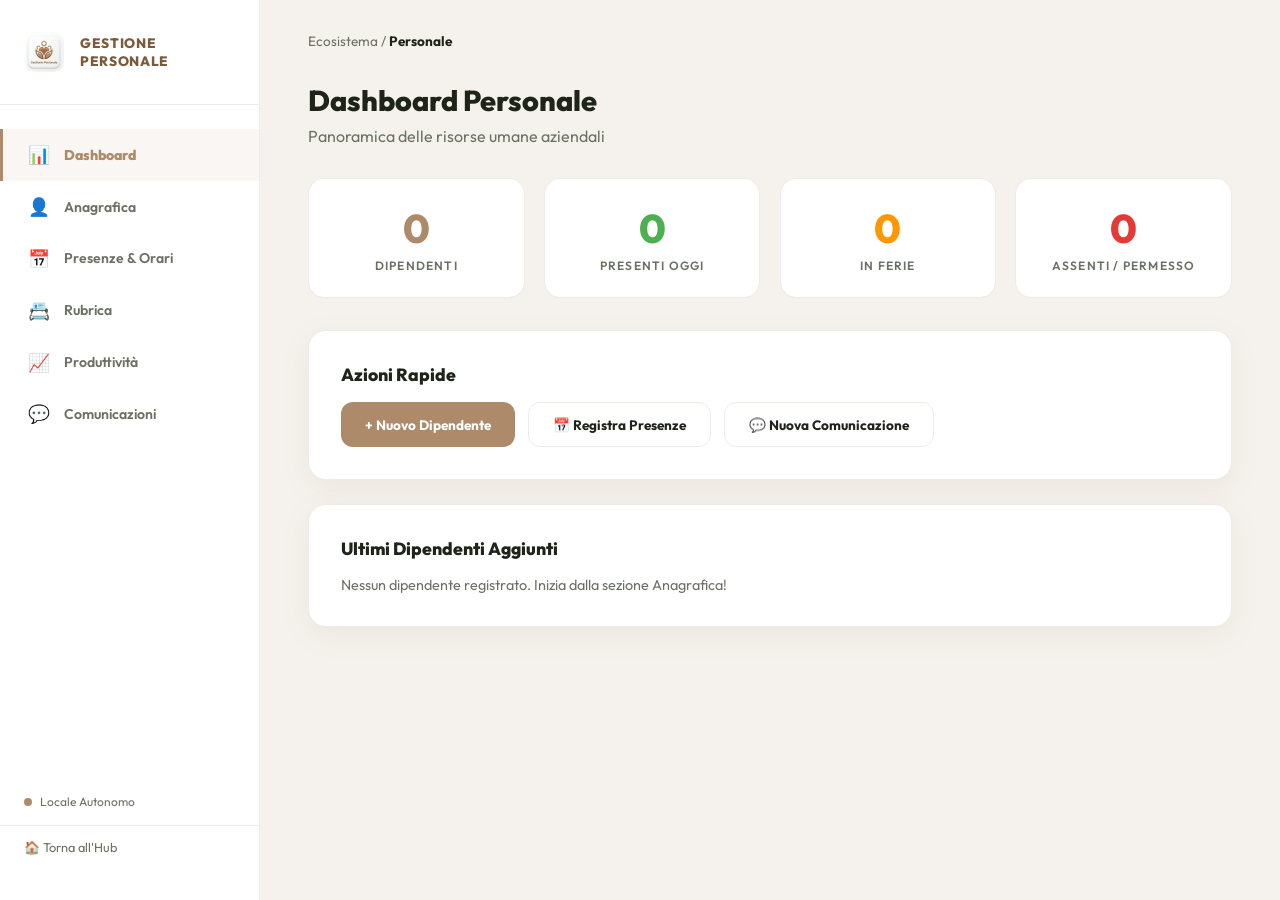
==== gestione-personale/index.html @ 550ddcc7 "Nuovo modulo: Gestione Personale completa con 6 sottomoduli HR" ====
<!DOCTYPE html>
<html lang="it">
<head>
    <meta charset="UTF-8">
    <meta name="viewport" content="width=device-width, initial-scale=1.0">
    <title>Gestione Personale 1.0® - Risorse Umane</title>
    <link rel="preconnect" href="https://fonts.googleapis.com">
    <link rel="preconnect" href="https://fonts.gstatic.com" crossorigin>
    <link href="https://fonts.googleapis.com/css2?family=Outfit:wght@300;400;600;800&display=swap" rel="stylesheet">
    <style>
        *, *::before, *::after { margin: 0; padding: 0; box-sizing: border-box; }
        :root {
            --hr-primary: #ad8b6a; --hr-dark: #7a5c3c; --hr-light: #c9ab8a;
            --hr-accent: #4a5142; --hr-bg: #f5f2ed; --hr-card: #ffffff;
            --hr-text: #1e2418; --hr-muted: #6b7264; --hr-border: rgba(122,92,60,0.12);
            --hr-green: #4caf50; --hr-red: #e53935; --hr-orange: #ff9800; --hr-blue: #2196f3;
            --hr-radius: 18px; --hr-shadow: 0 8px 30px rgba(122,92,60,0.08);
        }
        html, body { height: 100%; overflow: auto; font-family: 'Outfit', sans-serif; background: var(--hr-bg); color: var(--hr-text); }

        /* Layout */
        #app-shell { display: grid; grid-template-columns: 260px 1fr; min-height: 100vh; }
        #sidebar { background: var(--hr-card); border-right: 1px solid var(--hr-border); padding: 2rem 0; display: flex; flex-direction: column; position: sticky; top: 0; height: 100vh; overflow-y: auto; }
        .sidebar-brand { padding: 0 1.5rem 2rem; display: flex; align-items: center; gap: 1rem; border-bottom: 1px solid var(--hr-border); margin-bottom: 1rem; }
        .brand-logo { width: 40px; border-radius: 10px; }
        .brand-name { font-weight: 800; font-size: 0.85rem; letter-spacing: 0.05em; color: var(--hr-dark); }
        .nav-group { flex: 1; padding: 0.5rem 0; }
        .nav-link { display: flex; align-items: center; gap: 0.8rem; padding: 0.9rem 1.5rem; cursor: pointer; font-size: 0.88rem; font-weight: 600; color: var(--hr-muted); transition: all 0.2s; border-left: 3px solid transparent; }
        .nav-link:hover { background: rgba(173,139,106,0.06); color: var(--hr-text); }
        .nav-link.active { color: var(--hr-primary); border-left-color: var(--hr-primary); background: rgba(173,139,106,0.08); font-weight: 800; }
        .nav-link .nav-emoji { font-size: 1.1rem; width: 24px; text-align: center; }
        #connection-status { padding: 1rem 1.5rem; font-size: 0.75rem; color: var(--hr-muted); display: flex; align-items: center; gap: 0.5rem; }
        .sync-dot { width: 8px; height: 8px; border-radius: 50%; }
        .back-link { padding: 0.8rem 1.5rem; font-size: 0.8rem; color: var(--hr-muted); text-decoration: none; display: flex; align-items: center; gap: 0.5rem; border-top: 1px solid var(--hr-border); margin-top: auto; }
        .back-link:hover { color: var(--hr-primary); }

        /* Main */
        #main-container { padding: 2rem 3rem; overflow-y: auto; }
        .top-bar { display: flex; justify-content: space-between; align-items: center; margin-bottom: 2rem; }
        .breadcrumb { font-size: 0.85rem; color: var(--hr-muted); }
        .breadcrumb strong { color: var(--hr-text); }

        /* Cards */
        .card { background: var(--hr-card); border: 1px solid var(--hr-border); border-radius: var(--hr-radius); box-shadow: var(--hr-shadow); padding: 2rem; margin-bottom: 1.5rem; }
        .card-title { font-size: 1.1rem; font-weight: 800; margin-bottom: 1rem; color: var(--hr-text); }

        /* Stats Grid */
        .stats-grid { display: grid; grid-template-columns: repeat(auto-fit, minmax(180px, 1fr)); gap: 1.2rem; margin-bottom: 2rem; }
        .stat-card { background: var(--hr-card); border: 1px solid var(--hr-border); border-radius: 16px; padding: 1.5rem; text-align: center; }
        .stat-value { font-size: 2.5rem; font-weight: 800; color: var(--hr-primary); }
        .stat-label { font-size: 0.75rem; font-weight: 600; color: var(--hr-muted); text-transform: uppercase; letter-spacing: 0.1em; margin-top: 0.3rem; }

        /* Buttons */
        .btn { padding: 0.8rem 1.5rem; border: none; border-radius: 12px; font-family: inherit; font-weight: 700; font-size: 0.85rem; cursor: pointer; transition: all 0.2s; }
        .btn-primary { background: var(--hr-primary); color: #fff; }
        .btn-primary:hover { background: var(--hr-dark); transform: translateY(-1px); }
        .btn-sm { padding: 0.5rem 1rem; font-size: 0.75rem; border-radius: 8px; }
        .btn-danger { background: var(--hr-red); color: #fff; }
        .btn-success { background: var(--hr-green); color: #fff; }
        .btn-outline { background: transparent; border: 1px solid var(--hr-border); color: var(--hr-text); }
        .btn-outline:hover { border-color: var(--hr-primary); color: var(--hr-primary); }

        /* Forms */
        .form-group { margin-bottom: 1.2rem; }
        .form-label { display: block; font-size: 0.75rem; font-weight: 800; color: var(--hr-muted); text-transform: uppercase; letter-spacing: 0.08em; margin-bottom: 0.4rem; }
        .form-input, .form-select, .form-textarea { width: 100%; padding: 0.8rem 1rem; border: 1px solid var(--hr-border); border-radius: 12px; font-family: inherit; font-size: 0.9rem; background: var(--hr-bg); color: var(--hr-text); outline: none; transition: border-color 0.2s; }
        .form-input:focus, .form-select:focus, .form-textarea:focus { border-color: var(--hr-primary); }
        .form-textarea { min-height: 80px; resize: vertical; }
        .form-row { display: grid; grid-template-columns: 1fr 1fr; gap: 1rem; }

        /* Table */
        .data-table { width: 100%; border-collapse: collapse; font-size: 0.88rem; }
        .data-table th { text-align: left; padding: 0.8rem 1rem; font-size: 0.7rem; font-weight: 800; text-transform: uppercase; letter-spacing: 0.1em; color: var(--hr-muted); border-bottom: 2px solid var(--hr-border); }
        .data-table td { padding: 0.8rem 1rem; border-bottom: 1px solid var(--hr-border); vertical-align: middle; }
        .data-table tr:hover { background: rgba(173,139,106,0.04); }

        /* Avatar */
        .avatar { width: 36px; height: 36px; border-radius: 50%; background: linear-gradient(135deg, var(--hr-primary), var(--hr-dark)); display: flex; align-items: center; justify-content: center; color: #fff; font-weight: 800; font-size: 0.8rem; flex-shrink: 0; }
        .avatar-lg { width: 80px; height: 80px; font-size: 2rem; border-radius: 20px; }

        /* Badge */
        .badge { display: inline-block; padding: 3px 8px; border-radius: 6px; font-size: 0.65rem; font-weight: 800; text-transform: uppercase; letter-spacing: 0.05em; }
        .badge-green { background: rgba(76,175,80,0.12); color: var(--hr-green); }
        .badge-red { background: rgba(229,57,53,0.12); color: var(--hr-red); }
        .badge-orange { background: rgba(255,152,0,0.12); color: var(--hr-orange); }
        .badge-blue { background: rgba(33,150,243,0.12); color: var(--hr-blue); }

        /* Modal */
        .modal-overlay { position: fixed; top: 0; left: 0; width: 100%; height: 100%; background: rgba(30,36,24,0.5); backdrop-filter: blur(4px); display: flex; align-items: center; justify-content: center; z-index: 1000; }
        .modal { background: var(--hr-card); border-radius: var(--hr-radius); width: 90%; max-width: 600px; max-height: 85vh; overflow-y: auto; box-shadow: 0 20px 60px rgba(0,0,0,0.2); }
        .modal-header { padding: 1.5rem 2rem; border-bottom: 1px solid var(--hr-border); display: flex; justify-content: space-between; align-items: center; }
        .modal-header h3 { font-weight: 800; font-size: 1rem; color: var(--hr-primary); }
        .modal-close { background: none; border: none; font-size: 1.2rem; cursor: pointer; color: var(--hr-muted); }
        .modal-body { padding: 2rem; }

        /* Chart bars */
        .chart-bar-container { display: flex; flex-direction: column; gap: 0.6rem; }
        .chart-row { display: flex; align-items: center; gap: 0.8rem; }
        .chart-label { font-size: 0.75rem; font-weight: 600; width: 40px; text-align: right; color: var(--hr-muted); }
        .chart-track { flex: 1; height: 24px; background: var(--hr-bg); border-radius: 12px; overflow: hidden; }
        .chart-fill { height: 100%; border-radius: 12px; transition: width 0.8s ease; display: flex; align-items: center; justify-content: flex-end; padding-right: 8px; font-size: 0.65rem; font-weight: 800; color: #fff; }

        /* Comm cards */
        .comm-card { display: flex; align-items: center; gap: 1rem; padding: 1rem; border: 1px solid var(--hr-border); border-radius: 14px; cursor: pointer; transition: all 0.2s; text-decoration: none; color: inherit; }
        .comm-card:hover { border-color: var(--hr-primary); transform: translateY(-2px); box-shadow: var(--hr-shadow); }
        .comm-icon { font-size: 2rem; width: 50px; height: 50px; display: flex; align-items: center; justify-content: center; background: rgba(173,139,106,0.08); border-radius: 14px; }

        /* Mobile toggle */
        .mobile-toggle { display: none; position: fixed; top: 1rem; left: 1rem; z-index: 100; background: var(--hr-primary); color: #fff; border: none; width: 44px; height: 44px; border-radius: 12px; font-size: 1.3rem; cursor: pointer; }

        @media (max-width: 1024px) {
            #app-shell { grid-template-columns: 1fr; }
            #sidebar { position: fixed; left: -280px; top: 0; width: 270px; z-index: 99; transition: left 0.3s; box-shadow: 5px 0 20px rgba(0,0,0,0.1); }
            #sidebar.open { left: 0; }
            .mobile-toggle { display: block; }
            #main-container { padding: 1.5rem; padding-top: 4rem; }
            .form-row { grid-template-columns: 1fr; }
        }

        /* Search */
        .search-bar { display: flex; gap: 0.8rem; margin-bottom: 1.5rem; }
        .search-input { flex: 1; padding: 0.8rem 1.2rem; border: 1px solid var(--hr-border); border-radius: 12px; font-family: inherit; font-size: 0.9rem; background: var(--hr-card); outline: none; }
        .search-input:focus { border-color: var(--hr-primary); }
    </style>
</head>
<body>

<button class="mobile-toggle" onclick="document.getElementById('sidebar').classList.toggle('open')">☰</button>

<div id="app-shell">
    <aside id="sidebar">
        <div class="sidebar-brand">
            <img src="../logo_personale.png" alt="Logo" class="brand-logo">
            <span class="brand-name">GESTIONE PERSONALE</span>
        </div>
        <nav class="nav-group">
            <div class="nav-link active" id="nav-dashboard" onclick="switchView('dashboard', this)">
                <span class="nav-emoji">📊</span> Dashboard
            </div>
            <div class="nav-link" id="nav-anagrafica" onclick="switchView('anagrafica', this)">
                <span class="nav-emoji">👤</span> Anagrafica
            </div>
            <div class="nav-link" id="nav-presenze" onclick="switchView('presenze', this)">
                <span class="nav-emoji">📅</span> Presenze & Orari
            </div>
            <div class="nav-link" id="nav-rubrica" onclick="switchView('rubrica', this)">
                <span class="nav-emoji">📇</span> Rubrica
            </div>
            <div class="nav-link" id="nav-produttivita" onclick="switchView('produttivita', this)">
                <span class="nav-emoji">📈</span> Produttività
            </div>
            <div class="nav-link" id="nav-comunicazioni" onclick="switchView('comunicazioni', this)">
                <span class="nav-emoji">💬</span> Comunicazioni
            </div>
        </nav>
        <div id="connection-status">
            <span class="sync-dot" style="background:#ad8b6a"></span> Locale Autonomo
        </div>
        <a href="../index.html" class="back-link">🏠 Torna all'Hub</a>
    </aside>

    <main id="main-container">
        <header class="top-bar">
            <div class="breadcrumb">Ecosistema / <strong>Personale</strong></div>
        </header>
        <div id="view-container"></div>
    </main>
</div>

<script>
// ═══ DATA LAYER ═══
const STORAGE_KEY = 'appstudio_hr_';
let employees = JSON.parse(localStorage.getItem(STORAGE_KEY + 'employees')) || [];
let attendance = JSON.parse(localStorage.getItem(STORAGE_KEY + 'attendance')) || [];
let messages = JSON.parse(localStorage.getItem(STORAGE_KEY + 'messages')) || [
    { id: 1, date: '2026-03-28', subject: 'Riunione settimanale', body: 'Tutti in sala conferenze alle 10:00 di lunedì.', author: 'Direzione' },
    { id: 2, date: '2026-03-25', subject: 'Nuova policy ferie', body: 'Le ferie estive vanno prenotate entro il 15 aprile.', author: 'HR' }
];

function saveData() {
    localStorage.setItem(STORAGE_KEY + 'employees', JSON.stringify(employees));
    localStorage.setItem(STORAGE_KEY + 'attendance', JSON.stringify(attendance));
    localStorage.setItem(STORAGE_KEY + 'messages', JSON.stringify(messages));
}

// ═══ NAVIGATION ═══
function switchView(view, el) {
    document.querySelectorAll('.nav-link').forEach(n => n.classList.remove('active'));
    if (el) el.classList.add('active');
    if (window.innerWidth <= 1024) document.getElementById('sidebar').classList.remove('open');
    const views = { dashboard: renderDashboard, anagrafica: renderAnagrafica, presenze: renderPresenze, rubrica: renderRubrica, produttivita: renderProduttivita, comunicazioni: renderComunicazioni };
    (views[view] || renderDashboard)();
}

// ═══ DASHBOARD ═══
function renderDashboard() {
    const today = new Date().toISOString().slice(0, 10);
    const presentiOggi = attendance.filter(a => a.date === today && a.status === 'presente').length;
    const ferieOggi = attendance.filter(a => a.date === today && a.status === 'ferie').length;
    const permessiOggi = attendance.filter(a => a.date === today && (a.status === 'permesso' || a.status === 'assente')).length;

    document.getElementById('view-container').innerHTML = `
        <h2 style="font-size:1.8rem; font-weight:800; margin-bottom:0.5rem;">Dashboard Personale</h2>
        <p style="color:var(--hr-muted); margin-bottom:2rem;">Panoramica delle risorse umane aziendali</p>

        <div class="stats-grid">
            <div class="stat-card"><div class="stat-value">${employees.length}</div><div class="stat-label">Dipendenti</div></div>
            <div class="stat-card"><div class="stat-value" style="color:var(--hr-green)">${presentiOggi}</div><div class="stat-label">Presenti Oggi</div></div>
            <div class="stat-card"><div class="stat-value" style="color:var(--hr-orange)">${ferieOggi}</div><div class="stat-label">In Ferie</div></div>
            <div class="stat-card"><div class="stat-value" style="color:var(--hr-red)">${permessiOggi}</div><div class="stat-label">Assenti / Permesso</div></div>
        </div>

        <div class="card">
            <div class="card-title">Azioni Rapide</div>
            <div style="display:flex; gap:0.8rem; flex-wrap:wrap;">
                <button class="btn btn-primary" onclick="switchView('anagrafica', document.getElementById('nav-anagrafica'))">+ Nuovo Dipendente</button>
                <button class="btn btn-outline" onclick="switchView('presenze', document.getElementById('nav-presenze'))">📅 Registra Presenze</button>
                <button class="btn btn-outline" onclick="switchView('comunicazioni', document.getElementById('nav-comunicazioni'))">💬 Nuova Comunicazione</button>
            </div>
        </div>

        <div class="card">
            <div class="card-title">Ultimi Dipendenti Aggiunti</div>
            ${employees.length === 0 ? '<p style="color:var(--hr-muted); font-size:0.9rem;">Nessun dipendente registrato. Inizia dalla sezione Anagrafica!</p>' :
            `<table class="data-table"><thead><tr><th></th><th>Nome</th><th>Mansione</th><th>Contratto</th></tr></thead><tbody>
            ${employees.slice(-5).reverse().map(e => `<tr>
                <td><div class="avatar">${e.nome[0]}${e.cognome[0]}</div></td>
                <td><strong>${e.nome} ${e.cognome}</strong></td>
                <td>${e.mansione || '-'}</td>
                <td><span class="badge badge-blue">${e.contratto || '-'}</span></td>
            </tr>`).join('')}</tbody></table>`}
        </div>
    `;
}

// ═══ ANAGRAFICA ═══
function renderAnagrafica() {
    document.getElementById('view-container').innerHTML = `
        <div style="display:flex; justify-content:space-between; align-items:center; margin-bottom:2rem;">
            <div>
                <h2 style="font-size:1.8rem; font-weight:800; margin-bottom:0.3rem;">Anagrafica Dipendenti</h2>
                <p style="color:var(--hr-muted);">${employees.length} dipendenti registrati</p>
            </div>
            <button class="btn btn-primary" onclick="showEmployeeModal()">+ Nuovo Dipendente</button>
        </div>

        <div class="search-bar">
            <input class="search-input" id="search-emp" placeholder="Cerca per nome, cognome o mansione..." oninput="filterEmployees()">
        </div>

        <div class="card" style="padding:0; overflow:hidden;">
            <table class="data-table" id="emp-table">
                <thead><tr><th></th><th>Dipendente</th><th>Mansione</th><th>Contratto</th><th>Cellulare</th><th>Azioni</th></tr></thead>
                <tbody id="emp-tbody"></tbody>
            </table>
        </div>
    `;
    renderEmployeeRows(employees);
}

function renderEmployeeRows(list) {
    document.getElementById('emp-tbody').innerHTML = list.length === 0
        ? '<tr><td colspan="6" style="text-align:center; padding:3rem; color:var(--hr-muted);">Nessun dipendente trovato</td></tr>'
        : list.map((e, i) => `<tr>
            <td><div class="avatar">${e.nome[0]}${e.cognome[0]}</div></td>
            <td><strong>${e.nome} ${e.cognome}</strong><br><small style="color:var(--hr-muted)">${e.email || ''}</small></td>
            <td>${e.mansione || '-'}</td>
            <td><span class="badge badge-blue">${e.contratto || '-'}</span></td>
            <td>${e.cellulare || '-'}</td>
            <td>
                <button class="btn btn-sm btn-outline" onclick="showEmployeeModal(${employees.indexOf(e)})">✏️</button>
                <button class="btn btn-sm btn-danger" onclick="deleteEmployee(${employees.indexOf(e)})">🗑️</button>
            </td>
        </tr>`).join('');
}

function filterEmployees() {
    const q = document.getElementById('search-emp').value.toLowerCase();
    renderEmployeeRows(employees.filter(e =>
        (e.nome + ' ' + e.cognome + ' ' + (e.mansione || '')).toLowerCase().includes(q)
    ));
}

function showEmployeeModal(idx) {
    const e = idx !== undefined ? employees[idx] : {};
    const isEdit = idx !== undefined;
    const overlay = document.createElement('div');
    overlay.className = 'modal-overlay';
    overlay.onclick = (ev) => { if (ev.target === overlay) overlay.remove(); };
    overlay.innerHTML = `
        <div class="modal">
            <div class="modal-header">
                <h3>${isEdit ? 'Modifica' : 'Nuovo'} Dipendente</h3>
                <button class="modal-close" onclick="this.closest('.modal-overlay').remove()">✕</button>
            </div>
            <div class="modal-body">
                <div class="form-row">
                    <div class="form-group"><label class="form-label">Nome *</label><input class="form-input" id="f-nome" value="${e.nome||''}"></div>
                    <div class="form-group"><label class="form-label">Cognome *</label><input class="form-input" id="f-cognome" value="${e.cognome||''}"></div>
                </div>
                <div class="form-row">
                    <div class="form-group"><label class="form-label">Data di Nascita</label><input type="date" class="form-input" id="f-nascita" value="${e.nascita||''}"></div>
                    <div class="form-group"><label class="form-label">Cellulare</label><input class="form-input" id="f-cell" value="${e.cellulare||''}" placeholder="+39..."></div>
                </div>
                <div class="form-group"><label class="form-label">Email</label><input type="email" class="form-input" id="f-email" value="${e.email||''}"></div>
                <div class="form-group"><label class="form-label">Residenza</label><input class="form-input" id="f-residenza" value="${e.residenza||''}" placeholder="Indirizzo completo"></div>
                <div class="form-row">
                    <div class="form-group">
                        <label class="form-label">Tipologia Contratto</label>
                        <select class="form-select" id="f-contratto">
                            <option value="">Seleziona...</option>
                            <option ${e.contratto==='Indeterminato'?'selected':''}>Indeterminato</option>
                            <option ${e.contratto==='Determinato'?'selected':''}>Determinato</option>
                            <option ${e.contratto==='Apprendistato'?'selected':''}>Apprendistato</option>
                            <option ${e.contratto==='Stage'?'selected':''}>Stage</option>
                            <option ${e.contratto==='Part-time'?'selected':''}>Part-time</option>
                            <option ${e.contratto==='Collaborazione'?'selected':''}>Collaborazione</option>
                        </select>
                    </div>
                    <div class="form-group"><label class="form-label">Mansione</label><input class="form-input" id="f-mansione" value="${e.mansione||''}" placeholder="Es. Chef, Cameriere..."></div>
                </div>
                <div class="form-group">
                    <label class="form-label">Orario di Lavoro</label>
                    <input class="form-input" id="f-orario" value="${e.orario||''}" placeholder="Es. Lun-Ven 09:00-18:00">
                </div>
                <div class="form-group">
                    <label class="form-label">Note / CV</label>
                    <textarea class="form-textarea" id="f-note" placeholder="Inserisci note, competenze o link al CV...">${e.note||''}</textarea>
                </div>
                <div class="form-group">
                    <label class="form-label">Foto Profilo (URL)</label>
                    <input class="form-input" id="f-foto" value="${e.foto||''}" placeholder="https://...">
                </div>
                <div style="display:flex; gap:0.8rem; margin-top:1.5rem;">
                    <button class="btn btn-primary" style="flex:1;" onclick="saveEmployee(${isEdit ? idx : -1})">${isEdit ? 'SALVA MODIFICHE' : 'AGGIUNGI DIPENDENTE'}</button>
                    <button class="btn btn-outline" onclick="this.closest('.modal-overlay').remove()">ANNULLA</button>
                </div>
            </div>
        </div>
    `;
    document.body.appendChild(overlay);
}

function saveEmployee(idx) {
    const nome = document.getElementById('f-nome').value.trim();
    const cognome = document.getElementById('f-cognome').value.trim();
    if (!nome || !cognome) return alert('Nome e Cognome sono obbligatori.');
    const data = {
        nome, cognome,
        nascita: document.getElementById('f-nascita').value,
        cellulare: document.getElementById('f-cell').value.trim(),
        email: document.getElementById('f-email').value.trim(),
        residenza: document.getElementById('f-residenza').value.trim(),
        contratto: document.getElementById('f-contratto').value,
        mansione: document.getElementById('f-mansione').value.trim(),
        orario: document.getElementById('f-orario').value.trim(),
        note: document.getElementById('f-note').value.trim(),
        foto: document.getElementById('f-foto').value.trim(),
        produttivita: (idx >= 0 && employees[idx]) ? employees[idx].produttivita : Array.from({length:12}, () => Math.floor(Math.random()*40)+60)
    };
    if (idx >= 0) employees[idx] = data; else employees.push(data);
    saveData();
    document.querySelector('.modal-overlay').remove();
    renderAnagrafica();
}

function deleteEmployee(idx) {
    if (confirm(`Eliminare ${employees[idx].nome} ${employees[idx].cognome}?`)) {
        employees.splice(idx, 1);
        saveData();
        renderAnagrafica();
    }
}

// ═══ PRESENZE ═══
function renderPresenze() {
    const today = new Date().toISOString().slice(0, 10);
    document.getElementById('view-container').innerHTML = `
        <h2 style="font-size:1.8rem; font-weight:800; margin-bottom:0.3rem;">Presenze & Orari</h2>
        <p style="color:var(--hr-muted); margin-bottom:2rem;">Registra presenze, ferie, permessi e assenze</p>

        <div class="card">
            <div style="display:flex; justify-content:space-between; align-items:center; margin-bottom:1.5rem;">
                <div class="card-title" style="margin:0;">Registro del <input type="date" id="att-date" value="${today}" class="form-input" style="width:auto; display:inline; margin-left:0.5rem;" onchange="loadAttendanceDay()"></div>
            </div>
            <div id="att-list">
                ${employees.length === 0 ? '<p style="color:var(--hr-muted);">Aggiungi dipendenti dalla sezione Anagrafica per registrare le presenze.</p>' : ''}
            </div>
        </div>

        <div class="card">
            <div class="card-title">Legenda</div>
            <div style="display:flex; gap:1.5rem; flex-wrap:wrap;">
                <span><span class="badge badge-green">Presente</span></span>
                <span><span class="badge badge-orange">Ferie</span></span>
                <span><span class="badge badge-blue">Permesso</span></span>
                <span><span class="badge badge-red">Assente</span></span>
                <span><span class="badge" style="background:rgba(156,39,176,0.12); color:#9c27b0;">Maternità</span></span>
            </div>
        </div>
    `;
    loadAttendanceDay();
}

function loadAttendanceDay() {
    if (employees.length === 0) return;
    const date = document.getElementById('att-date').value;
    const list = document.getElementById('att-list');
    list.innerHTML = `<table class="data-table"><thead><tr><th></th><th>Dipendente</th><th>Stato</th><th>Note</th></tr></thead><tbody>
        ${employees.map((e, i) => {
            const rec = attendance.find(a => a.empIdx === i && a.date === date) || {};
            return `<tr>
                <td><div class="avatar">${e.nome[0]}${e.cognome[0]}</div></td>
                <td><strong>${e.nome} ${e.cognome}</strong><br><small style="color:var(--hr-muted)">${e.mansione||''}</small></td>
                <td>
                    <select class="form-select" style="width:auto; min-width:140px;" onchange="setAttendance(${i}, '${date}', this.value)">
                        <option value="">-- Seleziona --</option>
                        <option value="presente" ${rec.status==='presente'?'selected':''}>✅ Presente</option>
                        <option value="ferie" ${rec.status==='ferie'?'selected':''}>🏖️ Ferie</option>
                        <option value="permesso" ${rec.status==='permesso'?'selected':''}>📋 Permesso</option>
                        <option value="assente" ${rec.status==='assente'?'selected':''}>❌ Assente</option>
                        <option value="maternita" ${rec.status==='maternita'?'selected':''}>🤱 Maternità</option>
                    </select>
                </td>
                <td><input class="form-input" style="width:160px;" placeholder="Note..." value="${rec.note||''}" onchange="setAttendanceNote(${i}, '${date}', this.value)"></td>
            </tr>`;
        }).join('')}</tbody></table>`;
}

function setAttendance(empIdx, date, status) {
    const existing = attendance.findIndex(a => a.empIdx === empIdx && a.date === date);
    if (existing >= 0) attendance[existing].status = status;
    else attendance.push({ empIdx, date, status, note: '' });
    saveData();
}

function setAttendanceNote(empIdx, date, note) {
    const existing = attendance.findIndex(a => a.empIdx === empIdx && a.date === date);
    if (existing >= 0) attendance[existing].note = note;
    else attendance.push({ empIdx, date, status: '', note });
    saveData();
}

// ═══ RUBRICA ═══
function renderRubrica() {
    document.getElementById('view-container').innerHTML = `
        <h2 style="font-size:1.8rem; font-weight:800; margin-bottom:0.3rem;">Rubrica Aziendale</h2>
        <p style="color:var(--hr-muted); margin-bottom:2rem;">Contatti rapidi del personale</p>
        <div class="search-bar">
            <input class="search-input" id="search-rub" placeholder="Cerca contatto..." oninput="filterRubrica()">
        </div>
        <div id="rubrica-list" style="display:grid; grid-template-columns: repeat(auto-fill, minmax(280px, 1fr)); gap:1rem;"></div>
    `;
    renderRubricaCards(employees);
}

function renderRubricaCards(list) {
    document.getElementById('rubrica-list').innerHTML = list.length === 0
        ? '<p style="color:var(--hr-muted); grid-column:1/-1; text-align:center; padding:3rem;">Nessun contatto trovato.</p>'
        : list.map(e => `
        <div class="card" style="padding:1.5rem; display:flex; gap:1rem; align-items:center;">
            <div class="avatar avatar-lg">${e.nome[0]}${e.cognome[0]}</div>
            <div style="flex:1; min-width:0;">
                <strong style="font-size:1rem;">${e.nome} ${e.cognome}</strong>
                <p style="font-size:0.8rem; color:var(--hr-muted); margin:0.2rem 0;">${e.mansione || 'Nessuna mansione'}</p>
                <div style="display:flex; gap:0.5rem; margin-top:0.5rem; flex-wrap:wrap;">
                    ${e.cellulare ? `<a href="tel:${e.cellulare}" class="btn btn-sm btn-outline" style="text-decoration:none;">📞 Chiama</a>` : ''}
                    ${e.email ? `<a href="mailto:${e.email}" class="btn btn-sm btn-outline" style="text-decoration:none;">✉️ Email</a>` : ''}
                    ${e.cellulare ? `<a href="https://wa.me/${e.cellulare.replace(/[^0-9]/g,'')}" target="_blank" class="btn btn-sm btn-success" style="text-decoration:none;">💬 WA</a>` : ''}
                </div>
            </div>
        </div>
    `).join('');
}

function filterRubrica() {
    const q = document.getElementById('search-rub').value.toLowerCase();
    renderRubricaCards(employees.filter(e => (e.nome+' '+e.cognome+' '+(e.mansione||'')).toLowerCase().includes(q)));
}

// ═══ PRODUTTIVITÀ ═══
function renderProduttivita() {
    const months = ['Gen','Feb','Mar','Apr','Mag','Giu','Lug','Ago','Set','Ott','Nov','Dic'];
    const colors = ['#ad8b6a','#4a5142','#e53935','#2196f3','#ff9800','#4caf50','#9c27b0','#795548'];

    document.getElementById('view-container').innerHTML = `
        <h2 style="font-size:1.8rem; font-weight:800; margin-bottom:0.3rem;">Produttività & Benefit</h2>
        <p style="color:var(--hr-muted); margin-bottom:2rem;">Andamento produttivo e classifica merito annuale</p>

        ${employees.length === 0 ? '<div class="card"><p style="color:var(--hr-muted);">Aggiungi dipendenti per visualizzare i grafici produttività.</p></div>' :
        `<div class="card">
            <div class="card-title">Andamento Produttivo Mensile</div>
            ${employees.map((e, i) => `
                <div style="margin-bottom:2rem;">
                    <div style="display:flex; align-items:center; gap:0.8rem; margin-bottom:0.8rem;">
                        <div class="avatar">${e.nome[0]}${e.cognome[0]}</div>
                        <strong>${e.nome} ${e.cognome}</strong>
                        <span class="badge badge-blue">${e.mansione||''}</span>
                    </div>
                    <div class="chart-bar-container">
                        ${(e.produttivita || []).map((val, m) => `
                            <div class="chart-row">
                                <span class="chart-label">${months[m]}</span>
                                <div class="chart-track">
                                    <div class="chart-fill" style="width:${val}%; background:${colors[i % colors.length]};">${val}%</div>
                                </div>
                            </div>
                        `).join('')}
                    </div>
                </div>
            `).join('<hr style="border:none; border-top:1px solid var(--hr-border); margin:1.5rem 0;">')}
        </div>

        <div class="card">
            <div class="card-title">🏆 Classifica Merito Annuale</div>
            <table class="data-table">
                <thead><tr><th>Pos.</th><th></th><th>Dipendente</th><th>Media Annua</th><th>Benefit</th></tr></thead>
                <tbody>
                ${employees.map(e => ({
                    ...e,
                    avg: Math.round((e.produttivita || []).reduce((s,v) => s+v, 0) / ((e.produttivita||[]).length || 1))
                })).sort((a,b) => b.avg - a.avg).map((e, i) => `
                    <tr>
                        <td style="font-weight:800; color:${i===0?'gold':i===1?'silver':i===2?'#cd7f32':'var(--hr-muted)'}; font-size:1.2rem;">${i===0?'🥇':i===1?'🥈':i===2?'🥉':i+1}</td>
                        <td><div class="avatar">${e.nome[0]}${e.cognome[0]}</div></td>
                        <td><strong>${e.nome} ${e.cognome}</strong></td>
                        <td><strong style="color:var(--hr-primary);">${e.avg}%</strong></td>
                        <td>${i < 3 ? '<span class="badge badge-green">🎁 Bonus</span>' : '<span class="badge" style="opacity:0.4;">-</span>'}</td>
                    </tr>
                `).join('')}
                </tbody>
            </table>
        </div>`}
    `;
}

// ═══ COMUNICAZIONI ═══
function renderComunicazioni() {
    document.getElementById('view-container').innerHTML = `
        <h2 style="font-size:1.8rem; font-weight:800; margin-bottom:0.3rem;">Comunicazioni Aziendali</h2>
        <p style="color:var(--hr-muted); margin-bottom:2rem;">Bacheca messaggi e canali di comunicazione</p>

        <div class="card">
            <div style="display:flex; justify-content:space-between; align-items:center; margin-bottom:1.5rem;">
                <div class="card-title" style="margin:0;">Bacheca</div>
                <button class="btn btn-primary btn-sm" onclick="showNewMessageModal()">+ Nuovo Messaggio</button>
            </div>
            <div id="msg-list">
                ${messages.map((m, i) => `
                    <div style="padding:1rem; border:1px solid var(--hr-border); border-radius:14px; margin-bottom:0.8rem;">
                        <div style="display:flex; justify-content:space-between; align-items:center; margin-bottom:0.5rem;">
                            <strong style="color:var(--hr-primary);">${m.subject}</strong>
                            <small style="color:var(--hr-muted);">${m.date} · ${m.author}</small>
                        </div>
                        <p style="font-size:0.9rem; color:var(--hr-text);">${m.body}</p>
                    </div>
                `).join('')}
            </div>
        </div>

        <div class="card">
            <div class="card-title">Canali di Comunicazione Rapida</div>
            <div style="display:grid; grid-template-columns: repeat(auto-fill, minmax(220px, 1fr)); gap:1rem;">
                <a href="https://web.whatsapp.com" target="_blank" class="comm-card">
                    <div class="comm-icon">💬</div>
                    <div><strong>WhatsApp</strong><br><small style="color:var(--hr-muted);">Messaggistica istantanea</small></div>
                </a>
                <a href="https://web.telegram.org" target="_blank" class="comm-card">
                    <div class="comm-icon">✈️</div>
                    <div><strong>Telegram</strong><br><small style="color:var(--hr-muted);">Canali e gruppi</small></div>
                </a>
                <a href="mailto:" class="comm-card">
                    <div class="comm-icon">📧</div>
                    <div><strong>Email Aziendale</strong><br><small style="color:var(--hr-muted);">Comunicazioni formali</small></div>
                </a>
                <a href="https://meet.google.com" target="_blank" class="comm-card">
                    <div class="comm-icon">📹</div>
                    <div><strong>Video Conferenza</strong><br><small style="color:var(--hr-muted);">Riunioni a distanza</small></div>
                </a>
            </div>
        </div>
    `;
}

function showNewMessageModal() {
    const overlay = document.createElement('div');
    overlay.className = 'modal-overlay';
    overlay.onclick = (ev) => { if (ev.target === overlay) overlay.remove(); };
    overlay.innerHTML = `
        <div class="modal">
            <div class="modal-header"><h3>Nuova Comunicazione</h3><button class="modal-close" onclick="this.closest('.modal-overlay').remove()">✕</button></div>
            <div class="modal-body">
                <div class="form-group"><label class="form-label">Oggetto</label><input class="form-input" id="msg-subject" placeholder="Oggetto del messaggio..."></div>
                <div class="form-group"><label class="form-label">Messaggio</label><textarea class="form-textarea" id="msg-body" placeholder="Scrivi il messaggio per tutto il team..." style="min-height:120px;"></textarea></div>
                <div class="form-group"><label class="form-label">Autore</label><input class="form-input" id="msg-author" placeholder="Es. Direzione, HR..." value="Direzione"></div>
                <button class="btn btn-primary" style="width:100%;" onclick="postMessage()">PUBBLICA COMUNICAZIONE</button>
            </div>
        </div>
    `;
    document.body.appendChild(overlay);
}

function postMessage() {
    const subject = document.getElementById('msg-subject').value.trim();
    const body = document.getElementById('msg-body').value.trim();
    const author = document.getElementById('msg-author').value.trim() || 'Direzione';
    if (!subject || !body) return alert('Compila tutti i campi.');
    messages.unshift({ id: Date.now(), date: new Date().toISOString().slice(0,10), subject, body, author });
    saveData();
    document.querySelector('.modal-overlay').remove();
    renderComunicazioni();
}

// ═══ INIT ═══
switchView('dashboard', document.getElementById('nav-dashboard'));
</script>
</body>
</html>
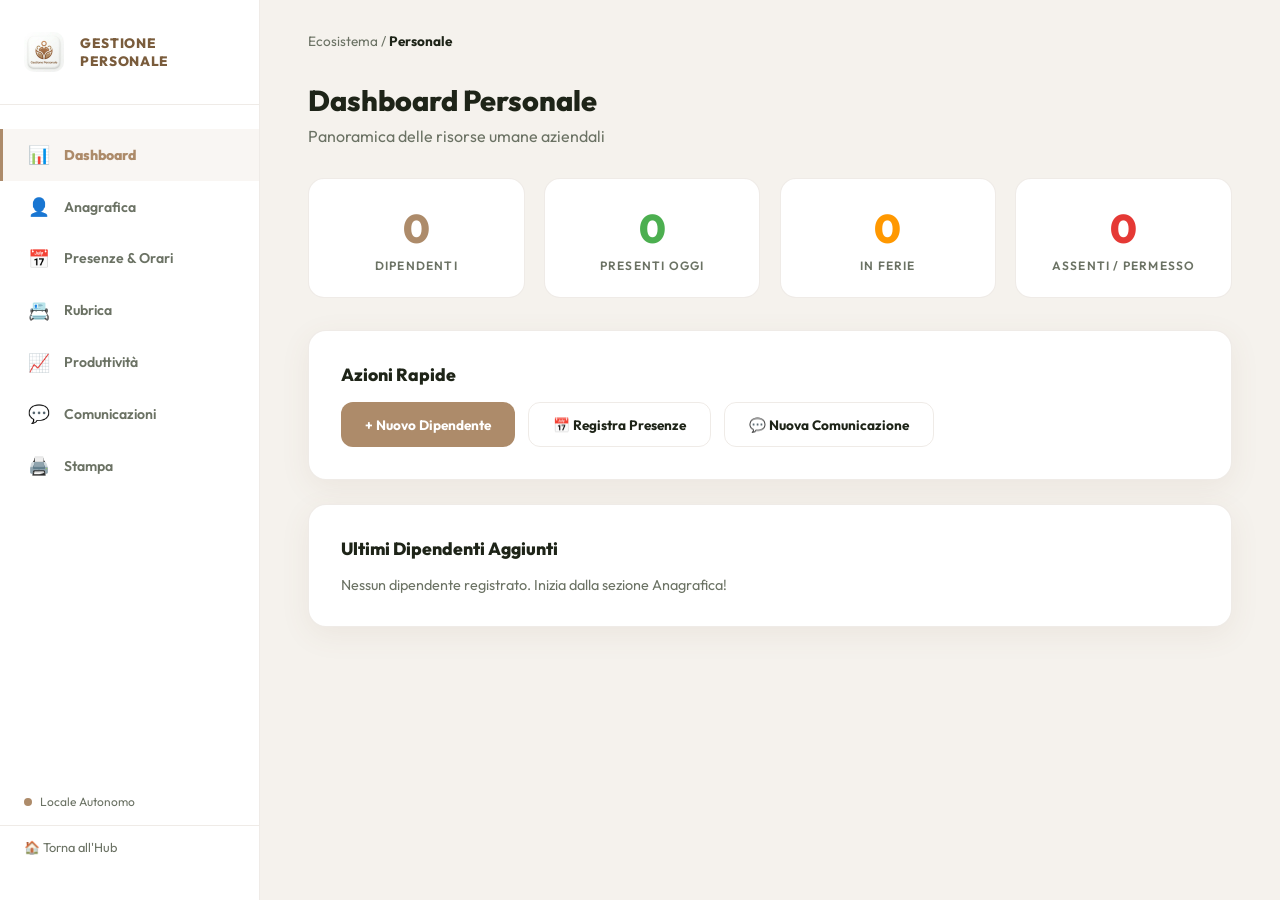
==== commit baf7bda7: "Comunicazioni: brand SVGs + Facebook + Browser + App store + modulo Stampa" ====
--- a/gestione-personale/index.html
+++ b/gestione-personale/index.html
@@ -152,6 +152,9 @@
             <div class="nav-link" id="nav-comunicazioni" onclick="switchView('comunicazioni', this)">
                 <span class="nav-emoji">💬</span> Comunicazioni
             </div>
+            <div class="nav-link" id="nav-stampa" onclick="switchView('stampa', this)">
+                <span class="nav-emoji">🖨️</span> Stampa
+            </div>
         </nav>
         <div id="connection-status">
             <span class="sync-dot" style="background:#ad8b6a"></span> Locale Autonomo
@@ -188,7 +191,7 @@
     document.querySelectorAll('.nav-link').forEach(n => n.classList.remove('active'));
     if (el) el.classList.add('active');
     if (window.innerWidth <= 1024) document.getElementById('sidebar').classList.remove('open');
-    const views = { dashboard: renderDashboard, anagrafica: renderAnagrafica, presenze: renderPresenze, rubrica: renderRubrica, produttivita: renderProduttivita, comunicazioni: renderComunicazioni };
+    const views = { dashboard: renderDashboard, anagrafica: renderAnagrafica, presenze: renderPresenze, rubrica: renderRubrica, produttivita: renderProduttivita, comunicazioni: renderComunicazioni, stampa: renderStampa };
     (views[view] || renderDashboard)();
 }
 
@@ -561,21 +564,52 @@
         <div class="card">
             <div class="card-title">Canali di Comunicazione Rapida</div>
             <div style="display:grid; grid-template-columns: repeat(auto-fill, minmax(220px, 1fr)); gap:1rem;">
-                <a href="https://web.whatsapp.com" target="_blank" class="comm-card">
-                    <div class="comm-icon">💬</div>
-                    <div><strong>WhatsApp</strong><br><small style="color:var(--hr-muted);">Messaggistica istantanea</small></div>
-                </a>
-                <a href="https://web.telegram.org" target="_blank" class="comm-card">
-                    <div class="comm-icon">✈️</div>
-                    <div><strong>Telegram</strong><br><small style="color:var(--hr-muted);">Canali e gruppi</small></div>
-                </a>
-                <a href="mailto:" class="comm-card">
-                    <div class="comm-icon">📧</div>
-                    <div><strong>Email Aziendale</strong><br><small style="color:var(--hr-muted);">Comunicazioni formali</small></div>
-                </a>
-                <a href="https://meet.google.com" target="_blank" class="comm-card">
-                    <div class="comm-icon">📹</div>
-                    <div><strong>Video Conferenza</strong><br><small style="color:var(--hr-muted);">Riunioni a distanza</small></div>
+                <a href="https://web.whatsapp.com" target="_blank" class="comm-card" style="border-color:rgba(37,211,102,0.3);">
+                    <div class="comm-icon" style="background:rgba(37,211,102,0.1);"><svg width="28" height="28" viewBox="0 0 24 24" fill="#25D366"><path d="M17.472 14.382c-.297-.149-1.758-.867-2.03-.967-.273-.099-.471-.148-.67.15-.197.297-.767.966-.94 1.164-.173.199-.347.223-.644.075-.297-.15-1.255-.463-2.39-1.475-.883-.788-1.48-1.761-1.653-2.059-.173-.297-.018-.458.13-.606.134-.133.298-.347.446-.52.149-.174.198-.298.298-.497.099-.198.05-.371-.025-.52-.075-.149-.669-1.612-.916-2.207-.242-.579-.487-.5-.669-.51-.173-.008-.371-.01-.57-.01-.198 0-.52.074-.792.372-.272.297-1.04 1.016-1.04 2.479 0 1.462 1.065 2.875 1.213 3.074.149.198 2.096 3.2 5.077 4.487.709.306 1.262.489 1.694.625.712.227 1.36.195 1.871.118.571-.085 1.758-.719 2.006-1.413.248-.694.248-1.289.173-1.413-.074-.124-.272-.198-.57-.347m-5.421 7.403h-.004a9.87 9.87 0 01-5.031-1.378l-.361-.214-3.741.982.998-3.648-.235-.374a9.86 9.86 0 01-1.51-5.26c.001-5.45 4.436-9.884 9.888-9.884 2.64 0 5.122 1.03 6.988 2.898a9.825 9.825 0 012.893 6.994c-.003 5.45-4.437 9.884-9.885 9.884m8.413-18.297A11.815 11.815 0 0012.05 0C5.495 0 .16 5.335.157 11.892c0 2.096.547 4.142 1.588 5.945L.057 24l6.305-1.654a11.882 11.882 0 005.683 1.448h.005c6.554 0 11.89-5.335 11.893-11.893a11.821 11.821 0 00-3.48-8.413z"/></svg></div>
+                    <div><strong style="color:#25D366;">WhatsApp</strong><br><small style="color:var(--hr-muted);">Messaggistica istantanea</small></div>
+                </a>
+                <a href="https://web.telegram.org" target="_blank" class="comm-card" style="border-color:rgba(0,136,204,0.3);">
+                    <div class="comm-icon" style="background:rgba(0,136,204,0.1);"><svg width="28" height="28" viewBox="0 0 24 24" fill="#0088CC"><path d="M11.944 0A12 12 0 000 12a12 12 0 0012 12 12 12 0 0012-12A12 12 0 0012 0h-.056zm4.962 7.224c.1-.002.321.023.465.14a.506.506 0 01.171.325c.016.093.036.306.02.472-.18 1.898-.962 6.502-1.36 8.627-.168.9-.499 1.201-.82 1.23-.696.065-1.225-.46-1.9-.902-1.056-.693-1.653-1.124-2.678-1.8-1.185-.78-.417-1.21.258-1.91.177-.184 3.247-2.977 3.307-3.23.007-.032.014-.15-.056-.212s-.174-.041-.249-.024c-.106.024-1.793 1.14-5.061 3.345-.479.33-.913.49-1.302.48-.428-.008-1.252-.241-1.865-.44-.752-.245-1.349-.374-1.297-.789.027-.216.325-.437.893-.663 3.498-1.524 5.83-2.529 6.998-3.014 3.332-1.386 4.025-1.627 4.476-1.635z"/></svg></div>
+                    <div><strong style="color:#0088CC;">Telegram</strong><br><small style="color:var(--hr-muted);">Canali e gruppi</small></div>
+                </a>
+                <a href="https://www.facebook.com" target="_blank" class="comm-card" style="border-color:rgba(24,119,242,0.3);">
+                    <div class="comm-icon" style="background:rgba(24,119,242,0.1);"><svg width="28" height="28" viewBox="0 0 24 24" fill="#1877F2"><path d="M24 12.073c0-6.627-5.373-12-12-12s-12 5.373-12 12c0 5.99 4.388 10.954 10.125 11.854v-8.385H7.078v-3.47h3.047V9.43c0-3.007 1.792-4.669 4.533-4.669 1.312 0 2.686.235 2.686.235v2.953H15.83c-1.491 0-1.956.925-1.956 1.874v2.25h3.328l-.532 3.47h-2.796v8.385C19.612 23.027 24 18.062 24 12.073z"/></svg></div>
+                    <div><strong style="color:#1877F2;">Facebook</strong><br><small style="color:var(--hr-muted);">Social aziendale</small></div>
+                </a>
+                <a href="mailto:" class="comm-card" style="border-color:rgba(234,67,53,0.3);">
+                    <div class="comm-icon" style="background:rgba(234,67,53,0.1);"><svg width="28" height="28" viewBox="0 0 24 24" fill="#EA4335"><path d="M20 18h-2V9.25L12 13 6 9.25V18H4V6h1.2l6.8 4.25L18.8 6H20m0-2H4c-1.11 0-2 .89-2 2v12a2 2 0 002 2h16a2 2 0 002-2V6a2 2 0 00-2-2z"/></svg></div>
+                    <div><strong style="color:#EA4335;">Gmail</strong><br><small style="color:var(--hr-muted);">Email aziendale</small></div>
+                </a>
+                <a href="https://meet.google.com" target="_blank" class="comm-card" style="border-color:rgba(0,172,105,0.3);">
+                    <div class="comm-icon" style="background:rgba(0,172,105,0.1);"><svg width="28" height="28" viewBox="0 0 24 24" fill="#00AC69"><path d="M12 2C6.48 2 2 6.48 2 12s4.48 10 10 10 10-4.48 10-10S17.52 2 12 2zm-2 15l-5-5 1.41-1.41L10 14.17l7.59-7.59L19 8l-9 9z"/></svg></div>
+                    <div><strong style="color:#00AC69;">Google Meet</strong><br><small style="color:var(--hr-muted);">Video conferenza</small></div>
+                </a>
+                <a href="javascript:void(0)" onclick="window.open(navigator.userAgent.includes('Safari') && !navigator.userAgent.includes('Chrome') ? 'https://www.apple.com/safari/' : 'https://www.google.com', '_blank')" class="comm-card" style="border-color:rgba(66,133,244,0.3);">
+                    <div class="comm-icon" style="background:rgba(66,133,244,0.1);"><svg width="28" height="28" viewBox="0 0 24 24" fill="#4285F4"><path d="M22.56 12.25c0-.78-.07-1.53-.2-2.25H12v4.26h5.92a5.06 5.06 0 01-2.2 3.32v2.77h3.57c2.08-1.92 3.28-4.74 3.28-8.1z"/><path d="M12 23c2.97 0 5.46-.98 7.28-2.66l-3.57-2.77c-.98.66-2.23 1.06-3.71 1.06-2.86 0-5.29-1.93-6.16-4.53H2.18v2.84C3.99 20.53 7.7 23 12 23z" fill="#34A853"/><path d="M5.84 14.09c-.22-.66-.35-1.36-.35-2.09s.13-1.43.35-2.09V7.07H2.18C1.43 8.55 1 10.22 1 12s.43 3.45 1.18 4.93l2.85-2.22.81-.62z" fill="#FBBC05"/><path d="M12 5.38c1.62 0 3.06.56 4.21 1.64l3.15-3.15C17.45 2.09 14.97 1 12 1 7.7 1 3.99 3.47 2.18 7.07l3.66 2.84c.87-2.6 3.3-4.53 6.16-4.53z" fill="#EA4335"/></svg></div>
+                    <div><strong style="color:#4285F4;">Browser Web</strong><br><small style="color:var(--hr-muted);">Naviga con il tuo browser</small></div>
+                </a>
+            </div>
+        </div>
+
+        <div class="card">
+            <div class="card-title">📲 App Consigliate</div>
+            <p style="color:var(--hr-muted); font-size:0.85rem; margin-bottom:1rem;">Scarica le app che possono potenziare la tua attività</p>
+            <div style="display:grid; grid-template-columns: repeat(auto-fill, minmax(220px, 1fr)); gap:1rem;">
+                <a href="https://www.linkedin.com" target="_blank" class="comm-card" style="border-color:rgba(10,102,194,0.3);">
+                    <div class="comm-icon" style="background:rgba(10,102,194,0.1);"><svg width="28" height="28" viewBox="0 0 24 24" fill="#0A66C2"><path d="M20.447 20.452h-3.554v-5.569c0-1.328-.027-3.037-1.852-3.037-1.853 0-2.136 1.445-2.136 2.939v5.667H9.351V9h3.414v1.561h.046c.477-.9 1.637-1.85 3.37-1.85 3.601 0 4.267 2.37 4.267 5.455v6.286zM5.337 7.433a2.062 2.062 0 01-2.063-2.065 2.064 2.064 0 112.063 2.065zm1.782 13.019H3.555V9h3.564v11.452zM22.225 0H1.771C.792 0 0 .774 0 1.729v20.542C0 23.227.792 24 1.771 24h20.451C23.2 24 24 23.227 24 22.271V1.729C24 .774 23.2 0 22.222 0h.003z"/></svg></div>
+                    <div><strong style="color:#0A66C2;">LinkedIn</strong><br><small style="color:var(--hr-muted);">Network professionale</small></div>
+                </a>
+                <a href="https://www.subito.it" target="_blank" class="comm-card" style="border-color:rgba(255,89,0,0.3);">
+                    <div class="comm-icon" style="background:rgba(255,89,0,0.1); font-size:1.5rem; font-weight:900; color:#FF5900;">S</div>
+                    <div><strong style="color:#FF5900;">Subito.it</strong><br><small style="color:var(--hr-muted);">Annunci e forniture</small></div>
+                </a>
+                <a href="https://www.indeed.com/it" target="_blank" class="comm-card" style="border-color:rgba(0,51,160,0.3);">
+                    <div class="comm-icon" style="background:rgba(0,51,160,0.1); font-size:1.5rem; font-weight:900; color:#003FA0;">in</div>
+                    <div><strong style="color:#003FA0;">Indeed</strong><br><small style="color:var(--hr-muted);">Ricerca personale</small></div>
+                </a>
+                <a href="https://www.paginegialle.it" target="_blank" class="comm-card" style="border-color:rgba(255,204,0,0.3);">
+                    <div class="comm-icon" style="background:rgba(255,204,0,0.15); font-size:1.5rem; font-weight:900; color:#CC9900;">PG</div>
+                    <div><strong style="color:#CC9900;">Pagine Gialle</strong><br><small style="color:var(--hr-muted);">Elenco fornitori</small></div>
                 </a>
             </div>
         </div>
@@ -611,6 +645,84 @@
     renderComunicazioni();
 }
 
+// ═══ STAMPA ═══
+function renderStampa() {
+    document.getElementById('view-container').innerHTML = `
+        <h2 style="font-size:1.8rem; font-weight:800; margin-bottom:0.3rem;">Stampa Documenti</h2>
+        <p style="color:var(--hr-muted); margin-bottom:2rem;">Genera e stampa report HR professionali</p>
+
+        <div style="display:grid; grid-template-columns: repeat(auto-fill, minmax(280px, 1fr)); gap:1.2rem;">
+            <div class="card" style="cursor:pointer; transition:all 0.2s;" onclick="printEmployeeList()" onmouseover="this.style.borderColor='var(--hr-primary)'" onmouseout="this.style.borderColor=''">
+                <div style="font-size:2.5rem; margin-bottom:1rem;">📋</div>
+                <div class="card-title">Elenco Dipendenti</div>
+                <p style="font-size:0.85rem; color:var(--hr-muted);">Lista completa con anagrafica, mansione e contratto.</p>
+            </div>
+            <div class="card" style="cursor:pointer; transition:all 0.2s;" onclick="printAttendanceReport()" onmouseover="this.style.borderColor='var(--hr-primary)'" onmouseout="this.style.borderColor=''">
+                <div style="font-size:2.5rem; margin-bottom:1rem;">📅</div>
+                <div class="card-title">Report Presenze</div>
+                <p style="font-size:0.85rem; color:var(--hr-muted);">Riepilogo presenze, ferie e assenze del mese.</p>
+            </div>
+            <div class="card" style="cursor:pointer; transition:all 0.2s;" onclick="printProductivityReport()" onmouseover="this.style.borderColor='var(--hr-primary)'" onmouseout="this.style.borderColor=''">
+                <div style="font-size:2.5rem; margin-bottom:1rem;">📈</div>
+                <div class="card-title">Report Produttività</div>
+                <p style="font-size:0.85rem; color:var(--hr-muted);">Classifica merito e andamento produttivo annuale.</p>
+            </div>
+            <div class="card" style="cursor:pointer; transition:all 0.2s;" onclick="printRubrica()" onmouseover="this.style.borderColor='var(--hr-primary)'" onmouseout="this.style.borderColor=''">
+                <div style="font-size:2.5rem; margin-bottom:1rem;">📇</div>
+                <div class="card-title">Rubrica Telefonica</div>
+                <p style="font-size:0.85rem; color:var(--hr-muted);">Stampa la rubrica dei contatti aziendali.</p>
+            </div>
+        </div>
+    `;
+}
+
+function openPrintWindow(title, bodyHtml) {
+    const w = window.open('', '_blank', 'width=800,height=600');
+    w.document.write(`<!DOCTYPE html><html><head><title>${title}</title>
+    <style>body{font-family:'Segoe UI',Tahoma,sans-serif;padding:40px;color:#1e2418;}
+    h1{font-size:1.5rem;border-bottom:2px solid #ad8b6a;padding-bottom:10px;margin-bottom:20px;color:#7a5c3c;}
+    table{width:100%;border-collapse:collapse;font-size:0.85rem;}
+    th{text-align:left;padding:8px;background:#f5f2ed;border-bottom:2px solid #ddd;font-size:0.7rem;text-transform:uppercase;color:#6b7264;}
+    td{padding:8px;border-bottom:1px solid #eee;}
+    .footer{margin-top:30px;text-align:center;font-size:0.7rem;color:#999;}
+    @media print{body{padding:20px;}}
+    </style></head><body>${bodyHtml}
+    <div class="footer">© 2026 AppStudio Pro 1.0® — Gestione Personale</div>
+    </body></html>`);
+    w.document.close();
+    setTimeout(() => { w.print(); }, 300);
+}
+
+function printEmployeeList() {
+    if(employees.length===0) return alert('Nessun dipendente da stampare.');
+    const rows = employees.map(e => `<tr><td>${e.nome} ${e.cognome}</td><td>${e.mansione||'-'}</td><td>${e.contratto||'-'}</td><td>${e.cellulare||'-'}</td><td>${e.email||'-'}</td></tr>`).join('');
+    openPrintWindow('Elenco Dipendenti', `<h1>👤 Elenco Dipendenti</h1><table><thead><tr><th>Nome</th><th>Mansione</th><th>Contratto</th><th>Cellulare</th><th>Email</th></tr></thead><tbody>${rows}</tbody></table>`);
+}
+
+function printAttendanceReport() {
+    if(employees.length===0) return alert('Nessun dipendente registrato.');
+    const month = new Date().toISOString().slice(0,7);
+    const rows = employees.map((e,i) => {
+        const recs = attendance.filter(a => a.empIdx===i && a.date.startsWith(month));
+        const p=recs.filter(r=>r.status==='presente').length, f=recs.filter(r=>r.status==='ferie').length, a2=recs.filter(r=>r.status==='assente'||r.status==='permesso').length;
+        return `<tr><td>${e.nome} ${e.cognome}</td><td>${p}</td><td>${f}</td><td>${a2}</td></tr>`;
+    }).join('');
+    openPrintWindow('Report Presenze', `<h1>📅 Report Presenze — ${month}</h1><table><thead><tr><th>Dipendente</th><th>Presenze</th><th>Ferie</th><th>Assenze</th></tr></thead><tbody>${rows}</tbody></table>`);
+}
+
+function printProductivityReport() {
+    if(employees.length===0) return alert('Nessun dipendente registrato.');
+    const sorted = employees.map(e=>({...e, avg: Math.round((e.produttivita||[]).reduce((s,v)=>s+v,0)/((e.produttivita||[]).length||1))})).sort((a,b)=>b.avg-a.avg);
+    const rows = sorted.map((e,i) => `<tr><td>${i+1}</td><td>${e.nome} ${e.cognome}</td><td>${e.avg}%</td><td>${i<3?'🎁 Bonus':'-'}</td></tr>`).join('');
+    openPrintWindow('Report Produttività', `<h1>📈 Classifica Merito Annuale</h1><table><thead><tr><th>Pos.</th><th>Dipendente</th><th>Media</th><th>Benefit</th></tr></thead><tbody>${rows}</tbody></table>`);
+}
+
+function printRubrica() {
+    if(employees.length===0) return alert('Nessun contatto da stampare.');
+    const rows = employees.map(e => `<tr><td>${e.nome} ${e.cognome}</td><td>${e.mansione||'-'}</td><td>${e.cellulare||'-'}</td><td>${e.email||'-'}</td></tr>`).join('');
+    openPrintWindow('Rubrica Aziendale', `<h1>📇 Rubrica Aziendale</h1><table><thead><tr><th>Nome</th><th>Mansione</th><th>Cellulare</th><th>Email</th></tr></thead><tbody>${rows}</tbody></table>`);
+}
+
 // ═══ INIT ═══
 switchView('dashboard', document.getElementById('nav-dashboard'));
 </script>
